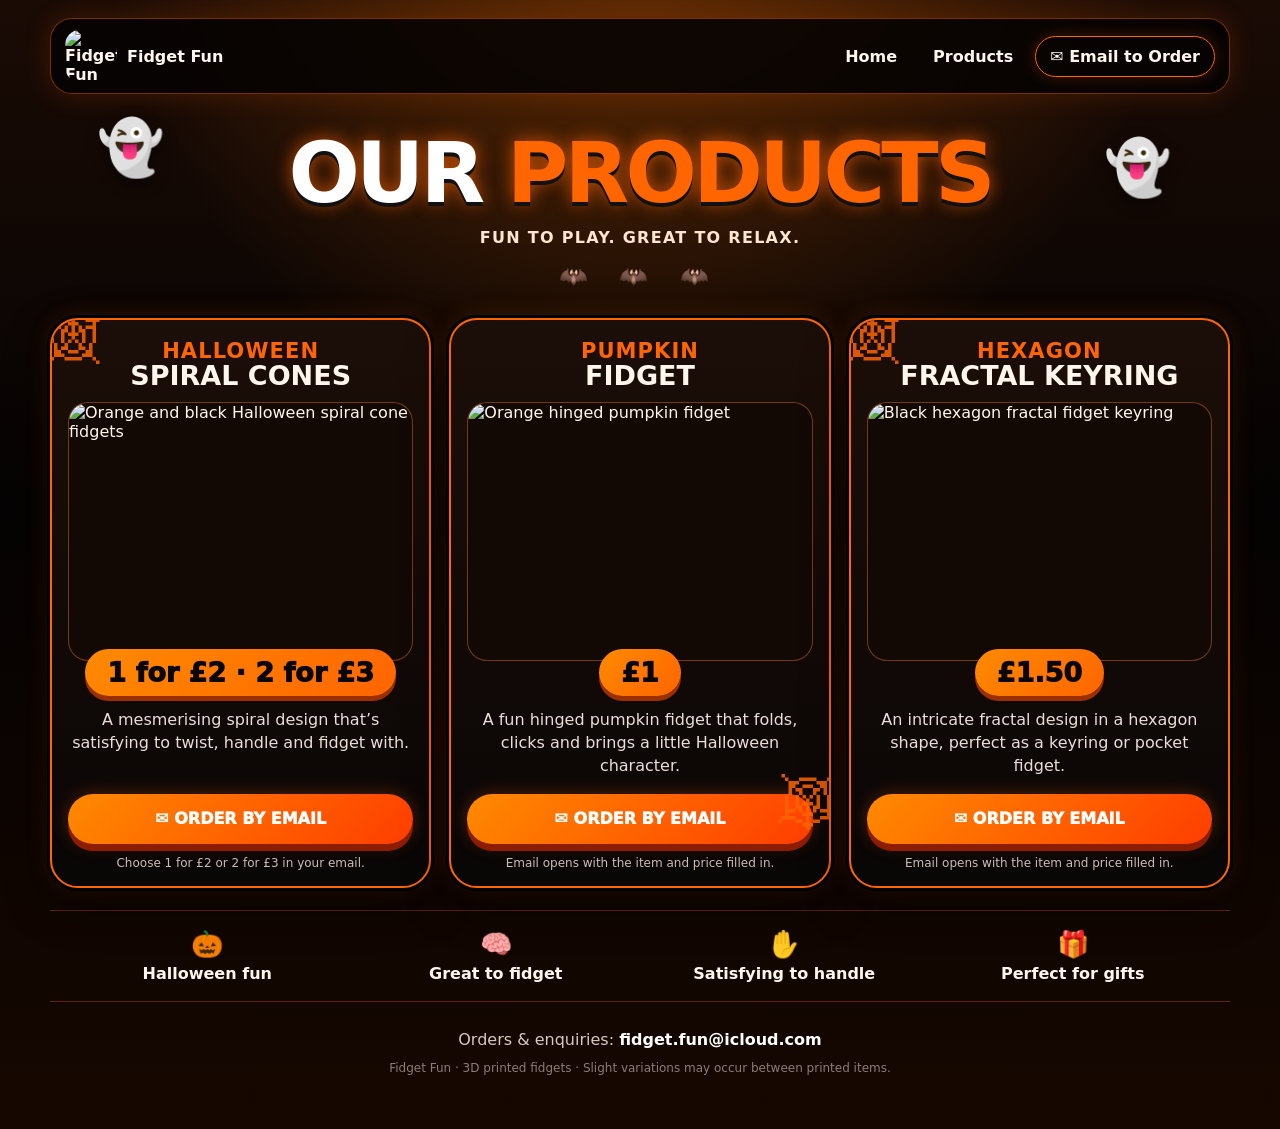
==== products.html @ dae7a83e "Add files via upload" ====
<!doctype html>
<html lang="en">
<head>
<meta charset="utf-8">
<meta name="viewport" content="width=device-width,initial-scale=1">
<meta name="theme-color" content="#ff6500">
<meta name="description" content="Fidget Fun Halloween 3D printed fidgets. Order spiral cones, pumpkin fidgets and hexagon fractal keyrings by email.">
<title>Fidget Fun | Halloween Products</title>
<style>
:root{
  --orange:#ff6500;--orange2:#ff8a00;--black:#0b0808;--panel:#160c08;
  --cream:#fff7ed;--purple:#7b55c7;--muted:#d7c9bf;
}
*{box-sizing:border-box}
html{scroll-behavior:smooth}
body{
  margin:0;color:var(--cream);
  font-family:ui-rounded,"SF Pro Rounded","Segoe UI",system-ui,-apple-system,sans-serif;
  background:
    radial-gradient(circle at 50% -10%,rgba(255,116,0,.35),transparent 34rem),
    linear-gradient(#1a0b05,#050303 45%,#160700);
  min-height:100vh;
}
a{color:inherit}
.shell{width:min(1180px,calc(100% - 24px));margin:auto;padding:18px 0 42px}
.topbar{
  display:flex;align-items:center;justify-content:space-between;gap:16px;
  padding:11px 14px;border:1px solid rgba(255,101,0,.45);border-radius:22px;
  background:rgba(5,3,3,.88);box-shadow:0 0 28px rgba(255,101,0,.18);
}
.brand{display:flex;align-items:center;gap:10px;text-decoration:none;font-weight:900}
.brand img{width:52px;height:52px;object-fit:cover;border-radius:15px}
.nav{display:flex;gap:8px;align-items:center}
.nav a{padding:10px 14px;text-decoration:none;border-radius:999px;font-weight:850}
.nav a:hover,.nav a:focus-visible{background:var(--orange);color:#120700}
.order-top{border:1px solid var(--orange);box-shadow:0 0 16px rgba(255,101,0,.22)}

.hero{
  position:relative;text-align:center;padding:42px 12px 28px;overflow:hidden
}
.hero h1{
  margin:0;font-size:clamp(44px,8vw,84px);line-height:.9;letter-spacing:-.045em;
  color:#fff;text-shadow:0 4px 0 #111,0 0 18px rgba(255,101,0,.75)
}
.hero h1 span{color:var(--orange)}
.hero p{margin:16px auto 0;max-width:650px;font-weight:800;letter-spacing:.08em;color:#ffe6d1}
.ghost{position:absolute;font-size:54px;filter:drop-shadow(0 5px 8px #0007);animation:float 4s ease-in-out infinite}
.g1{left:4%;top:22px}.g2{right:5%;top:42px;animation-delay:-1.4s}
@keyframes float{50%{transform:translateY(-10px) rotate(3deg)}}
.bats{color:var(--orange);letter-spacing:12px;font-size:23px;margin-top:16px}

.products{
  display:grid;grid-template-columns:repeat(3,minmax(0,1fr));gap:18px
}
.card{
  position:relative;overflow:hidden;border:2px solid var(--orange);border-radius:28px;
  background:linear-gradient(180deg,#1c0e08,#090606);
  box-shadow:0 0 0 3px #000,0 16px 42px #0008,0 0 24px rgba(255,101,0,.18);
  padding:16px;display:flex;flex-direction:column;
}
.web{position:absolute;color:var(--orange);font-size:56px;opacity:.85;line-height:1}
.web.tl{left:-5px;top:-10px}.web.br{right:-5px;bottom:58px;transform:rotate(180deg)}
.card h2{text-align:center;margin:4px 0 12px;font-size:27px;line-height:1.05}
.card h2 .orange{display:block;color:var(--orange);font-size:.78em;letter-spacing:.05em}
.photo{
  width:100%;aspect-ratio:4/3;object-fit:cover;display:block;border-radius:20px;
  border:1px solid rgba(255,126,26,.42);background:#120905;
}
.price{
  align-self:center;margin:-12px 0 8px;position:relative;z-index:2;
  background:linear-gradient(135deg,var(--orange2),var(--orange));color:#090606;
  font-size:27px;font-weight:1000;padding:8px 22px;border-radius:999px;
  box-shadow:0 5px 0 #9b2f00;
}
.desc{margin:4px 4px 16px;text-align:center;color:#eadfd8;line-height:1.45;flex:1}
.order{
  display:flex;align-items:center;justify-content:center;gap:9px;min-height:50px;
  padding:0 16px;border-radius:999px;text-decoration:none;font-weight:950;
  background:linear-gradient(135deg,#ff8a00,#ff3d00);color:#fff;
  box-shadow:0 7px 0 #8c1d00,0 0 18px rgba(255,101,0,.28);
  transition:.18s ease;
}
.order:hover,.order:focus-visible{transform:translateY(-2px);filter:brightness(1.08)}
.order:focus-visible,.nav a:focus-visible{outline:3px solid #fff;outline-offset:3px}
.small{text-align:center;color:#cdbeb4;font-size:12px;margin:12px 0 0}

.perks{
  margin-top:22px;display:grid;grid-template-columns:repeat(4,1fr);gap:10px;
  padding:18px;border-top:1px solid #ff650055;border-bottom:1px solid #ff650055;
}
.perk{text-align:center;font-weight:850}.perk b{display:block;color:var(--orange);font-size:26px;margin-bottom:5px}
.contact{text-align:center;padding:28px 10px 0;color:#d7c9bf}
.contact a{color:#fff;font-weight:900;text-decoration:none}
footer{text-align:center;padding:12px 0;color:#8e7c70;font-size:12px}

@media(max-width:850px){
  .products{grid-template-columns:1fr}.card{max-width:620px;margin:auto;width:100%}
  .perks{grid-template-columns:1fr 1fr}
}
@media(max-width:600px){
  .brand span{display:none}.nav a:not(.order-top){display:none}
  .hero{padding-top:30px}.ghost{font-size:38px}.products{gap:16px}
}
</style>
</head>
<body>
<div class="shell">
<header class="topbar">
  <a class="brand" href="index.html"><img src="assets/fidget-fun-logo.png" alt="Fidget Fun logo"><span>Fidget Fun</span></a>
  <nav class="nav" aria-label="Main navigation">
    <a href="index.html">Home</a>
    <a href="products.html">Products</a>
    <a class="order-top" href="mailto:fidget.fun@icloud.com?subject=Fidget%20Fun%20order">✉ Email to Order</a>
  </nav>
</header>

<section class="hero">
  <span class="ghost g1" aria-hidden="true">👻</span>
  <span class="ghost g2" aria-hidden="true">👻</span>
  <h1>OUR <span>PRODUCTS</span></h1>
  <p>FUN TO PLAY. GREAT TO RELAX.</p>
  <div class="bats" aria-hidden="true">🦇 🦇 🦇</div>
</section>

<main class="products">
  <article class="card">
    <span class="web tl" aria-hidden="true">🕸</span>
    <h2><span class="orange">HALLOWEEN</span>SPIRAL CONES</h2>
    <img class="photo" src="assets/halloween-spiral-cones.jpg" alt="Orange and black Halloween spiral cone fidgets">
    <div class="price">1 for £2 · 2 for £3</div>
    <p class="desc">A mesmerising spiral design that’s satisfying to twist, handle and fidget with.</p>
    <a class="order" href="mailto:fidget.fun@icloud.com?subject=Order%20-%20Halloween%20Spiral%20Cones&body=Hi%20Fidget%20Fun%2C%0A%0AI%27d%20like%20to%20order%20Halloween%20Spiral%20Cones.%0A%0AOption%3A%201%20for%20%C2%A32%20%2F%202%20for%20%C2%A33%0AQuantity%3A%20%0A%0AThanks!">✉ ORDER BY EMAIL</a>
    <p class="small">Choose 1 for £2 or 2 for £3 in your email.</p>
  </article>

  <article class="card">
    <span class="web br" aria-hidden="true">🕸</span>
    <h2><span class="orange">PUMPKIN</span>FIDGET</h2>
    <img class="photo" src="assets/pumpkin-fidget-pro.jpg" alt="Orange hinged pumpkin fidget">
    <div class="price">£1</div>
    <p class="desc">A fun hinged pumpkin fidget that folds, clicks and brings a little Halloween character.</p>
    <a class="order" href="mailto:fidget.fun@icloud.com?subject=Order%20-%20Pumpkin%20Fidget%20%C2%A31&body=Hi%20Fidget%20Fun%2C%0A%0AI%27d%20like%20to%20order%20a%20Pumpkin%20Fidget%20at%20%C2%A31.%0A%0AQuantity%3A%20%0A%0AThanks!">✉ ORDER BY EMAIL</a>
    <p class="small">Email opens with the item and price filled in.</p>
  </article>

  <article class="card">
    <span class="web tl" aria-hidden="true">🕸</span>
    <h2><span class="orange">HEXAGON</span>FRACTAL KEYRING</h2>
    <img class="photo" src="assets/hexagon-keyring-pro.jpg" alt="Black hexagon fractal fidget keyring">
    <div class="price">£1.50</div>
    <p class="desc">An intricate fractal design in a hexagon shape, perfect as a keyring or pocket fidget.</p>
    <a class="order" href="mailto:fidget.fun@icloud.com?subject=Order%20-%20Hexagon%20Fractal%20Keyring%20%C2%A31.50&body=Hi%20Fidget%20Fun%2C%0A%0AI%27d%20like%20to%20order%20a%20Hexagon%20Fractal%20Keyring%20at%20%C2%A31.50.%0A%0AQuantity%3A%20%0A%0AThanks!">✉ ORDER BY EMAIL</a>
    <p class="small">Email opens with the item and price filled in.</p>
  </article>
</main>

<section class="perks" aria-label="Product benefits">
  <div class="perk"><b>🎃</b>Halloween fun</div>
  <div class="perk"><b>🧠</b>Great to fidget</div>
  <div class="perk"><b>✋</b>Satisfying to handle</div>
  <div class="perk"><b>🎁</b>Perfect for gifts</div>
</section>

<div class="contact">
  Orders &amp; enquiries: <a href="mailto:fidget.fun@icloud.com">fidget.fun@icloud.com</a>
</div>
<footer>Fidget Fun · 3D printed fidgets · Slight variations may occur between printed items.</footer>
</div>
</body>
</html>
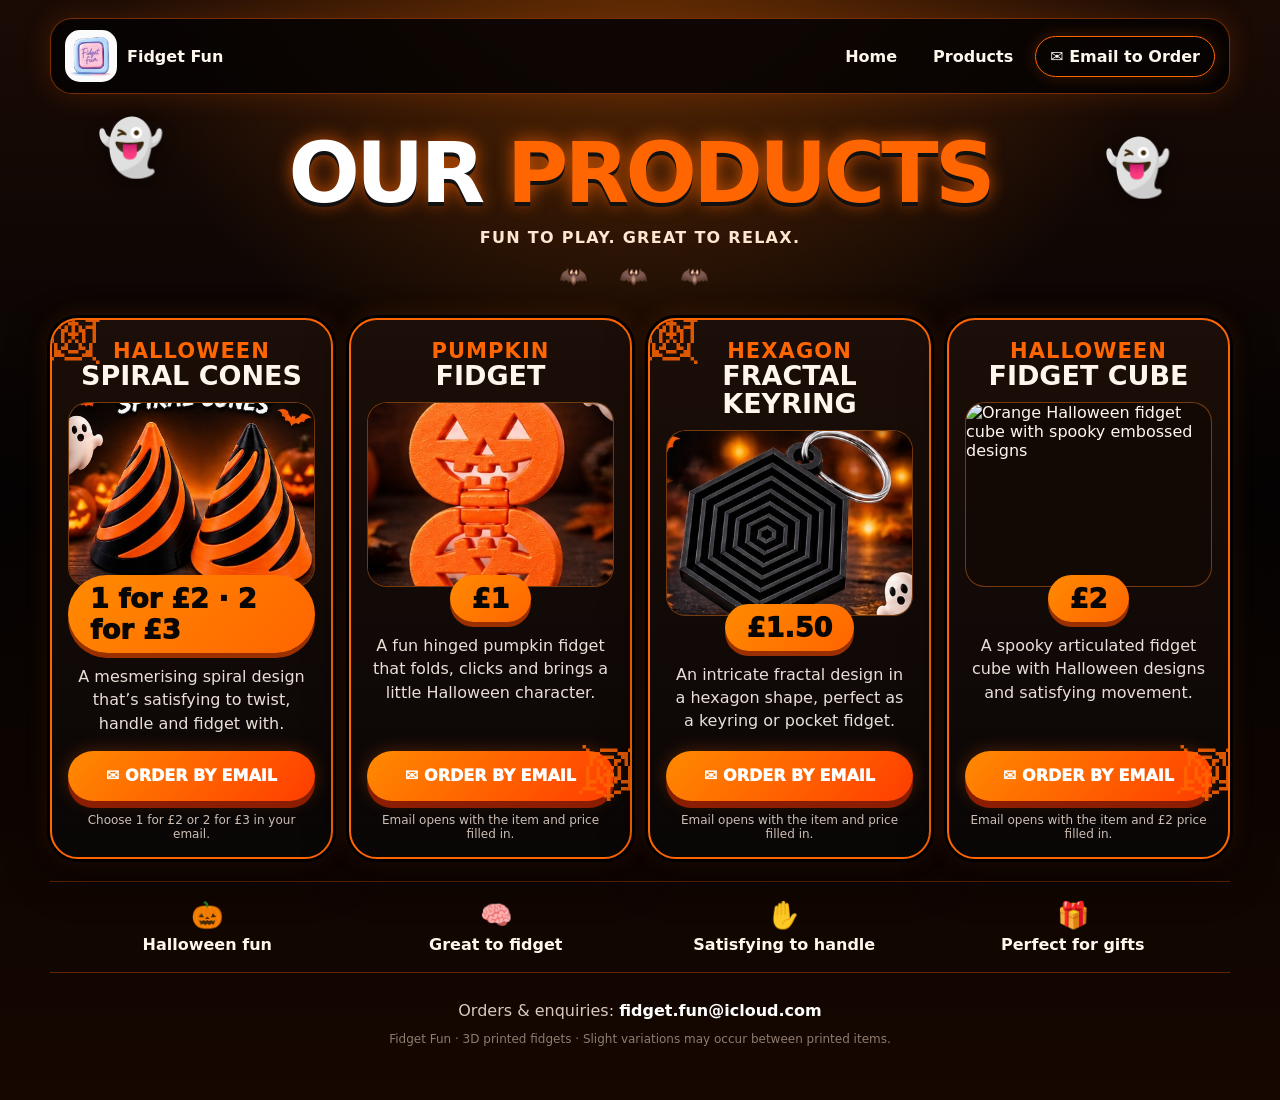
==== commit 43e20f19: "Add files via upload" ====
--- a/products.html
+++ b/products.html
@@ -50,7 +50,7 @@
 .bats{color:var(--orange);letter-spacing:12px;font-size:23px;margin-top:16px}
 
 .products{
-  display:grid;grid-template-columns:repeat(3,minmax(0,1fr));gap:18px
+  display:grid;grid-template-columns:repeat(4,minmax(0,1fr));gap:16px
 }
 .card{
   position:relative;overflow:hidden;border:2px solid var(--orange);border-radius:28px;
@@ -93,7 +93,8 @@
 .contact a{color:#fff;font-weight:900;text-decoration:none}
 footer{text-align:center;padding:12px 0;color:#8e7c70;font-size:12px}
 
-@media(max-width:850px){
+@media(max-width:1050px){.products{grid-template-columns:1fr 1fr}}
+@media(max-width:700px){
   .products{grid-template-columns:1fr}.card{max-width:620px;margin:auto;width:100%}
   .perks{grid-template-columns:1fr 1fr}
 }
@@ -152,6 +153,17 @@
     <a class="order" href="mailto:fidget.fun@icloud.com?subject=Order%20-%20Hexagon%20Fractal%20Keyring%20%C2%A31.50&body=Hi%20Fidget%20Fun%2C%0A%0AI%27d%20like%20to%20order%20a%20Hexagon%20Fractal%20Keyring%20at%20%C2%A31.50.%0A%0AQuantity%3A%20%0A%0AThanks!">✉ ORDER BY EMAIL</a>
     <p class="small">Email opens with the item and price filled in.</p>
   </article>
+
+  <article class="card">
+    <span class="web br" aria-hidden="true">🕸</span>
+    <h2><span class="orange">HALLOWEEN</span>FIDGET CUBE</h2>
+    <img class="photo" src="assets/halloween-fidget-cube.jpg" alt="Orange Halloween fidget cube with spooky embossed designs">
+    <div class="price">£2</div>
+    <p class="desc">A spooky articulated fidget cube with Halloween designs and satisfying movement.</p>
+    <a class="order" href="mailto:fidget.fun@icloud.com?subject=Order%20-%20Halloween%20Fidget%20Cube%20%C2%A32&body=Hi%20Fidget%20Fun%2C%0A%0AI%27d%20like%20to%20order%20a%20Halloween%20Fidget%20Cube%20at%20%C2%A32.%0A%0AQuantity%3A%20%0A%0AThanks!">✉ ORDER BY EMAIL</a>
+    <p class="small">Email opens with the item and £2 price filled in.</p>
+  </article>
+
 </main>
 
 <section class="perks" aria-label="Product benefits">
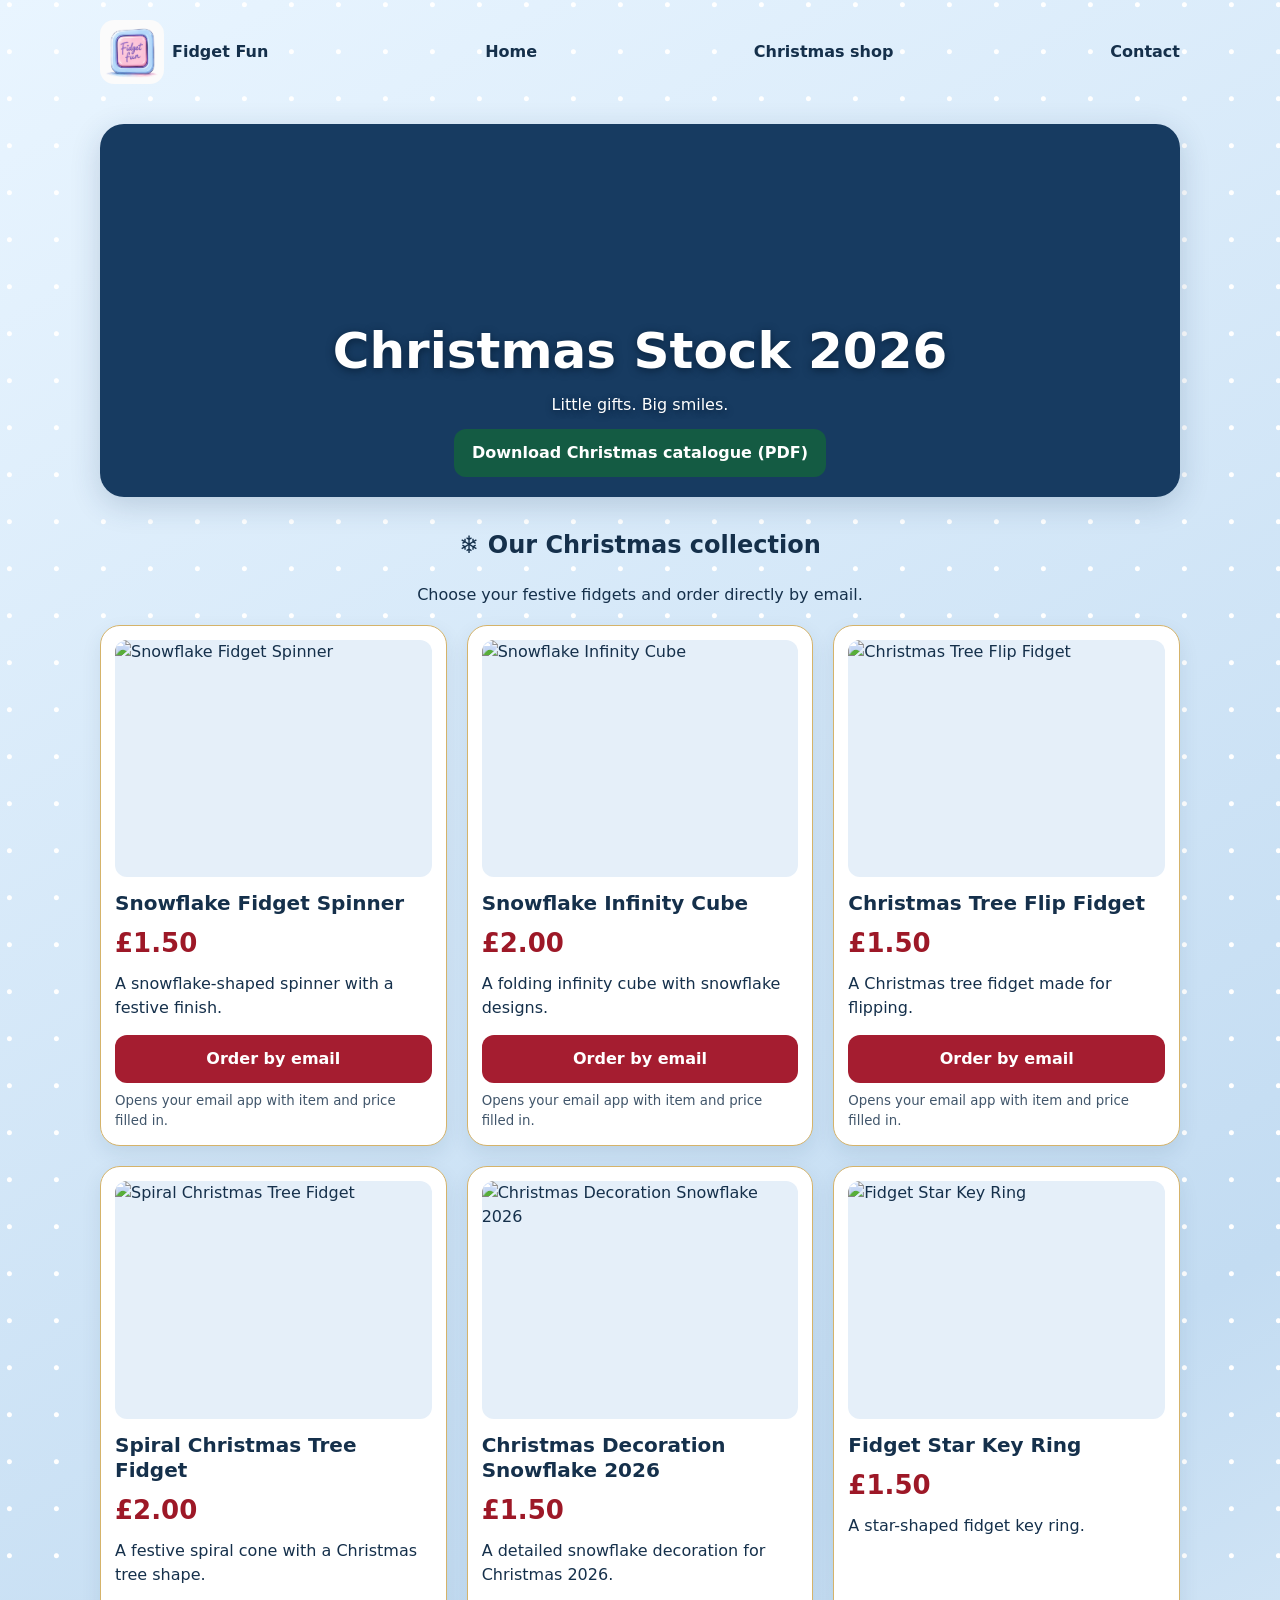
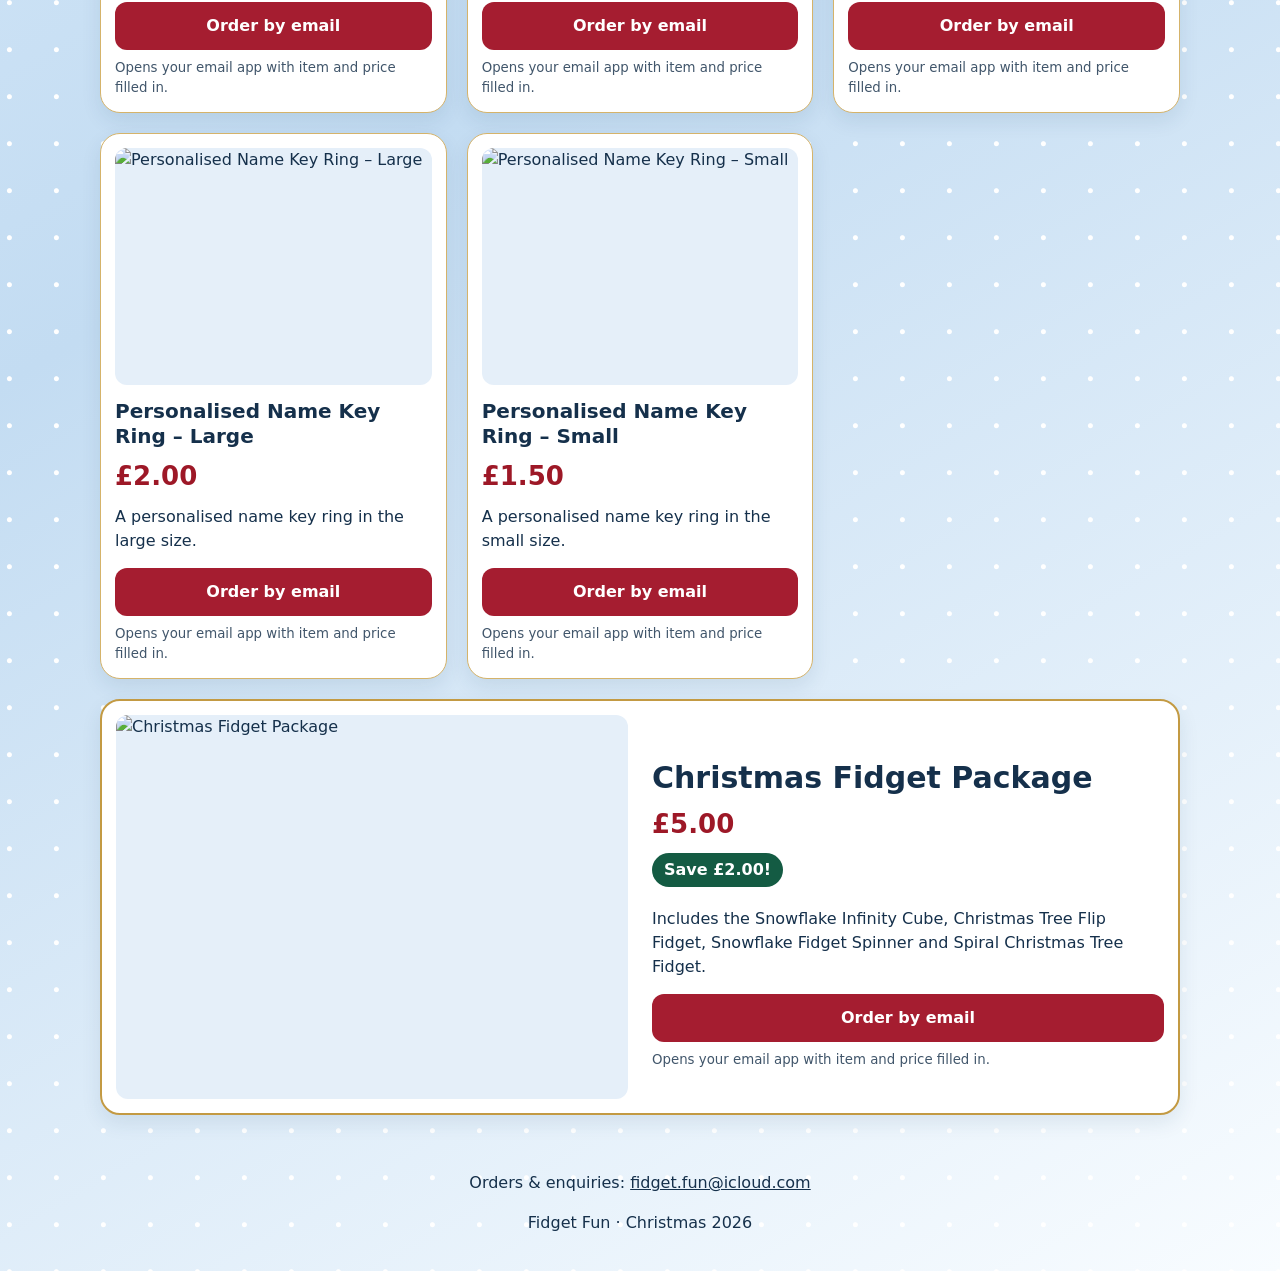
==== commit d89b3c62: "Add files via upload" ====
--- a/products.html
+++ b/products.html
@@ -1,182 +1 @@
-<!doctype html>
-<html lang="en">
-<head>
-<meta charset="utf-8">
-<meta name="viewport" content="width=device-width,initial-scale=1">
-<meta name="theme-color" content="#ff6500">
-<meta name="description" content="Fidget Fun Halloween 3D printed fidgets. Order spiral cones, pumpkin fidgets and hexagon fractal keyrings by email.">
-<title>Fidget Fun | Halloween Products</title>
-<style>
-:root{
-  --orange:#ff6500;--orange2:#ff8a00;--black:#0b0808;--panel:#160c08;
-  --cream:#fff7ed;--purple:#7b55c7;--muted:#d7c9bf;
-}
-*{box-sizing:border-box}
-html{scroll-behavior:smooth}
-body{
-  margin:0;color:var(--cream);
-  font-family:ui-rounded,"SF Pro Rounded","Segoe UI",system-ui,-apple-system,sans-serif;
-  background:
-    radial-gradient(circle at 50% -10%,rgba(255,116,0,.35),transparent 34rem),
-    linear-gradient(#1a0b05,#050303 45%,#160700);
-  min-height:100vh;
-}
-a{color:inherit}
-.shell{width:min(1180px,calc(100% - 24px));margin:auto;padding:18px 0 42px}
-.topbar{
-  display:flex;align-items:center;justify-content:space-between;gap:16px;
-  padding:11px 14px;border:1px solid rgba(255,101,0,.45);border-radius:22px;
-  background:rgba(5,3,3,.88);box-shadow:0 0 28px rgba(255,101,0,.18);
-}
-.brand{display:flex;align-items:center;gap:10px;text-decoration:none;font-weight:900}
-.brand img{width:52px;height:52px;object-fit:cover;border-radius:15px}
-.nav{display:flex;gap:8px;align-items:center}
-.nav a{padding:10px 14px;text-decoration:none;border-radius:999px;font-weight:850}
-.nav a:hover,.nav a:focus-visible{background:var(--orange);color:#120700}
-.order-top{border:1px solid var(--orange);box-shadow:0 0 16px rgba(255,101,0,.22)}
-
-.hero{
-  position:relative;text-align:center;padding:42px 12px 28px;overflow:hidden
-}
-.hero h1{
-  margin:0;font-size:clamp(44px,8vw,84px);line-height:.9;letter-spacing:-.045em;
-  color:#fff;text-shadow:0 4px 0 #111,0 0 18px rgba(255,101,0,.75)
-}
-.hero h1 span{color:var(--orange)}
-.hero p{margin:16px auto 0;max-width:650px;font-weight:800;letter-spacing:.08em;color:#ffe6d1}
-.ghost{position:absolute;font-size:54px;filter:drop-shadow(0 5px 8px #0007);animation:float 4s ease-in-out infinite}
-.g1{left:4%;top:22px}.g2{right:5%;top:42px;animation-delay:-1.4s}
-@keyframes float{50%{transform:translateY(-10px) rotate(3deg)}}
-.bats{color:var(--orange);letter-spacing:12px;font-size:23px;margin-top:16px}
-
-.products{
-  display:grid;grid-template-columns:repeat(4,minmax(0,1fr));gap:16px
-}
-.card{
-  position:relative;overflow:hidden;border:2px solid var(--orange);border-radius:28px;
-  background:linear-gradient(180deg,#1c0e08,#090606);
-  box-shadow:0 0 0 3px #000,0 16px 42px #0008,0 0 24px rgba(255,101,0,.18);
-  padding:16px;display:flex;flex-direction:column;
-}
-.web{position:absolute;color:var(--orange);font-size:56px;opacity:.85;line-height:1}
-.web.tl{left:-5px;top:-10px}.web.br{right:-5px;bottom:58px;transform:rotate(180deg)}
-.card h2{text-align:center;margin:4px 0 12px;font-size:27px;line-height:1.05}
-.card h2 .orange{display:block;color:var(--orange);font-size:.78em;letter-spacing:.05em}
-.photo{
-  width:100%;aspect-ratio:4/3;object-fit:cover;display:block;border-radius:20px;
-  border:1px solid rgba(255,126,26,.42);background:#120905;
-}
-.price{
-  align-self:center;margin:-12px 0 8px;position:relative;z-index:2;
-  background:linear-gradient(135deg,var(--orange2),var(--orange));color:#090606;
-  font-size:27px;font-weight:1000;padding:8px 22px;border-radius:999px;
-  box-shadow:0 5px 0 #9b2f00;
-}
-.desc{margin:4px 4px 16px;text-align:center;color:#eadfd8;line-height:1.45;flex:1}
-.order{
-  display:flex;align-items:center;justify-content:center;gap:9px;min-height:50px;
-  padding:0 16px;border-radius:999px;text-decoration:none;font-weight:950;
-  background:linear-gradient(135deg,#ff8a00,#ff3d00);color:#fff;
-  box-shadow:0 7px 0 #8c1d00,0 0 18px rgba(255,101,0,.28);
-  transition:.18s ease;
-}
-.order:hover,.order:focus-visible{transform:translateY(-2px);filter:brightness(1.08)}
-.order:focus-visible,.nav a:focus-visible{outline:3px solid #fff;outline-offset:3px}
-.small{text-align:center;color:#cdbeb4;font-size:12px;margin:12px 0 0}
-
-.perks{
-  margin-top:22px;display:grid;grid-template-columns:repeat(4,1fr);gap:10px;
-  padding:18px;border-top:1px solid #ff650055;border-bottom:1px solid #ff650055;
-}
-.perk{text-align:center;font-weight:850}.perk b{display:block;color:var(--orange);font-size:26px;margin-bottom:5px}
-.contact{text-align:center;padding:28px 10px 0;color:#d7c9bf}
-.contact a{color:#fff;font-weight:900;text-decoration:none}
-footer{text-align:center;padding:12px 0;color:#8e7c70;font-size:12px}
-
-@media(max-width:1050px){.products{grid-template-columns:1fr 1fr}}
-@media(max-width:700px){
-  .products{grid-template-columns:1fr}.card{max-width:620px;margin:auto;width:100%}
-  .perks{grid-template-columns:1fr 1fr}
-}
-@media(max-width:600px){
-  .brand span{display:none}.nav a:not(.order-top){display:none}
-  .hero{padding-top:30px}.ghost{font-size:38px}.products{gap:16px}
-}
-</style>
-</head>
-<body>
-<div class="shell">
-<header class="topbar">
-  <a class="brand" href="index.html"><img src="assets/fidget-fun-logo.png" alt="Fidget Fun logo"><span>Fidget Fun</span></a>
-  <nav class="nav" aria-label="Main navigation">
-    <a href="index.html">Home</a>
-    <a href="products.html">Products</a>
-    <a class="order-top" href="mailto:fidget.fun@icloud.com?subject=Fidget%20Fun%20order">✉ Email to Order</a>
-  </nav>
-</header>
-
-<section class="hero">
-  <span class="ghost g1" aria-hidden="true">👻</span>
-  <span class="ghost g2" aria-hidden="true">👻</span>
-  <h1>OUR <span>PRODUCTS</span></h1>
-  <p>FUN TO PLAY. GREAT TO RELAX.</p>
-  <div class="bats" aria-hidden="true">🦇 🦇 🦇</div>
-</section>
-
-<main class="products">
-  <article class="card">
-    <span class="web tl" aria-hidden="true">🕸</span>
-    <h2><span class="orange">HALLOWEEN</span>SPIRAL CONES</h2>
-    <img class="photo" src="assets/halloween-spiral-cones.jpg" alt="Orange and black Halloween spiral cone fidgets">
-    <div class="price">1 for £2 · 2 for £3</div>
-    <p class="desc">A mesmerising spiral design that’s satisfying to twist, handle and fidget with.</p>
-    <a class="order" href="mailto:fidget.fun@icloud.com?subject=Order%20-%20Halloween%20Spiral%20Cones&body=Hi%20Fidget%20Fun%2C%0A%0AI%27d%20like%20to%20order%20Halloween%20Spiral%20Cones.%0A%0AOption%3A%201%20for%20%C2%A32%20%2F%202%20for%20%C2%A33%0AQuantity%3A%20%0A%0AThanks!">✉ ORDER BY EMAIL</a>
-    <p class="small">Choose 1 for £2 or 2 for £3 in your email.</p>
-  </article>
-
-  <article class="card">
-    <span class="web br" aria-hidden="true">🕸</span>
-    <h2><span class="orange">PUMPKIN</span>FIDGET</h2>
-    <img class="photo" src="assets/pumpkin-fidget-pro.jpg" alt="Orange hinged pumpkin fidget">
-    <div class="price">£1</div>
-    <p class="desc">A fun hinged pumpkin fidget that folds, clicks and brings a little Halloween character.</p>
-    <a class="order" href="mailto:fidget.fun@icloud.com?subject=Order%20-%20Pumpkin%20Fidget%20%C2%A31&body=Hi%20Fidget%20Fun%2C%0A%0AI%27d%20like%20to%20order%20a%20Pumpkin%20Fidget%20at%20%C2%A31.%0A%0AQuantity%3A%20%0A%0AThanks!">✉ ORDER BY EMAIL</a>
-    <p class="small">Email opens with the item and price filled in.</p>
-  </article>
-
-  <article class="card">
-    <span class="web tl" aria-hidden="true">🕸</span>
-    <h2><span class="orange">HEXAGON</span>FRACTAL KEYRING</h2>
-    <img class="photo" src="assets/hexagon-keyring-pro.jpg" alt="Black hexagon fractal fidget keyring">
-    <div class="price">£1.50</div>
-    <p class="desc">An intricate fractal design in a hexagon shape, perfect as a keyring or pocket fidget.</p>
-    <a class="order" href="mailto:fidget.fun@icloud.com?subject=Order%20-%20Hexagon%20Fractal%20Keyring%20%C2%A31.50&body=Hi%20Fidget%20Fun%2C%0A%0AI%27d%20like%20to%20order%20a%20Hexagon%20Fractal%20Keyring%20at%20%C2%A31.50.%0A%0AQuantity%3A%20%0A%0AThanks!">✉ ORDER BY EMAIL</a>
-    <p class="small">Email opens with the item and price filled in.</p>
-  </article>
-
-  <article class="card">
-    <span class="web br" aria-hidden="true">🕸</span>
-    <h2><span class="orange">HALLOWEEN</span>FIDGET CUBE</h2>
-    <img class="photo" src="assets/halloween-fidget-cube.jpg" alt="Orange Halloween fidget cube with spooky embossed designs">
-    <div class="price">£2</div>
-    <p class="desc">A spooky articulated fidget cube with Halloween designs and satisfying movement.</p>
-    <a class="order" href="mailto:fidget.fun@icloud.com?subject=Order%20-%20Halloween%20Fidget%20Cube%20%C2%A32&body=Hi%20Fidget%20Fun%2C%0A%0AI%27d%20like%20to%20order%20a%20Halloween%20Fidget%20Cube%20at%20%C2%A32.%0A%0AQuantity%3A%20%0A%0AThanks!">✉ ORDER BY EMAIL</a>
-    <p class="small">Email opens with the item and £2 price filled in.</p>
-  </article>
-
-</main>
-
-<section class="perks" aria-label="Product benefits">
-  <div class="perk"><b>🎃</b>Halloween fun</div>
-  <div class="perk"><b>🧠</b>Great to fidget</div>
-  <div class="perk"><b>✋</b>Satisfying to handle</div>
-  <div class="perk"><b>🎁</b>Perfect for gifts</div>
-</section>
-
-<div class="contact">
-  Orders &amp; enquiries: <a href="mailto:fidget.fun@icloud.com">fidget.fun@icloud.com</a>
-</div>
-<footer>Fidget Fun · 3D printed fidgets · Slight variations may occur between printed items.</footer>
-</div>
-</body>
-</html>
+<!doctype html><html lang="en-GB"><head><meta charset="utf-8"><meta name="viewport" content="width=device-width,initial-scale=1"><meta name="description" content="Fidget Fun Christmas Stock 2026"><title>Christmas Stock 2026 | Fidget Fun</title><link rel="stylesheet" href="christmas.css"></head><body><header><nav aria-label="Main navigation"><a href="index.html"><img src="assets/fidget-fun-logo.png" alt="">Fidget Fun</a><a href="index.html">Home</a><a href="products.html" aria-current="page">Christmas shop</a><a href="mailto:fidget.fun@icloud.com">Contact</a></nav></header><main><section class="hero"><h1>Christmas Stock 2026</h1><p>Little gifts. Big smiles.</p><a class="button secondary" href="assets/christmas-catalogue.pdf" download>Download Christmas catalogue (PDF)</a></section><section class="intro"><h2>❄️ Our Christmas collection</h2><p>Choose your festive fidgets and order directly by email.</p></section><section class="grid" aria-label="Christmas products"><article class="card"><img src="assets/snowflake-spinner.jpg" alt="Snowflake Fidget Spinner" loading="lazy"><div style="display:flex;flex-direction:column;flex:1"><h2>Snowflake Fidget Spinner</h2><div class="price">£1.50</div><p class="desc">A snowflake-shaped spinner with a festive finish.</p><a class="button" href="mailto:fidget.fun@icloud.com?subject=Order%20%E2%80%93%20Snowflake%20Fidget%20Spinner%20%E2%80%93%20%C2%A31.50&amp;body=Hi%20Fidget%20Fun%2C%0A%0AI%20would%20like%20to%20order%20Snowflake%20Fidget%20Spinner%20at%20%C2%A31.50%20each.%0AQuantity%3A%20%0AColour%20preference%20%28if%20available%29%3A%20%0A%0AThank%20you%21">Order by email</a><small>Opens your email app with item and price filled in.</small></div></article><article class="card"><img src="assets/snowflake-cube.jpg" alt="Snowflake Infinity Cube" loading="lazy"><div style="display:flex;flex-direction:column;flex:1"><h2>Snowflake Infinity Cube</h2><div class="price">£2.00</div><p class="desc">A folding infinity cube with snowflake designs.</p><a class="button" href="mailto:fidget.fun@icloud.com?subject=Order%20%E2%80%93%20Snowflake%20Infinity%20Cube%20%E2%80%93%20%C2%A32.00&amp;body=Hi%20Fidget%20Fun%2C%0A%0AI%20would%20like%20to%20order%20Snowflake%20Infinity%20Cube%20at%20%C2%A32.00%20each.%0AQuantity%3A%20%0AColour%20preference%20%28if%20available%29%3A%20%0A%0AThank%20you%21">Order by email</a><small>Opens your email app with item and price filled in.</small></div></article><article class="card"><img src="assets/tree-flip.jpg" alt="Christmas Tree Flip Fidget" loading="lazy"><div style="display:flex;flex-direction:column;flex:1"><h2>Christmas Tree Flip Fidget</h2><div class="price">£1.50</div><p class="desc">A Christmas tree fidget made for flipping.</p><a class="button" href="mailto:fidget.fun@icloud.com?subject=Order%20%E2%80%93%20Christmas%20Tree%20Flip%20Fidget%20%E2%80%93%20%C2%A31.50&amp;body=Hi%20Fidget%20Fun%2C%0A%0AI%20would%20like%20to%20order%20Christmas%20Tree%20Flip%20Fidget%20at%20%C2%A31.50%20each.%0AQuantity%3A%20%0AColour%20preference%20%28if%20available%29%3A%20%0A%0AThank%20you%21">Order by email</a><small>Opens your email app with item and price filled in.</small></div></article><article class="card"><img src="assets/spiral-tree.jpg" alt="Spiral Christmas Tree Fidget" loading="lazy"><div style="display:flex;flex-direction:column;flex:1"><h2>Spiral Christmas Tree Fidget</h2><div class="price">£2.00</div><p class="desc">A festive spiral cone with a Christmas tree shape.</p><a class="button" href="mailto:fidget.fun@icloud.com?subject=Order%20%E2%80%93%20Spiral%20Christmas%20Tree%20Fidget%20%E2%80%93%20%C2%A32.00&amp;body=Hi%20Fidget%20Fun%2C%0A%0AI%20would%20like%20to%20order%20Spiral%20Christmas%20Tree%20Fidget%20at%20%C2%A32.00%20each.%0AQuantity%3A%20%0AColour%20preference%20%28if%20available%29%3A%20%0A%0AThank%20you%21">Order by email</a><small>Opens your email app with item and price filled in.</small></div></article><article class="card"><img src="assets/snowflake-decoration.jpg" alt="Christmas Decoration Snowflake 2026" loading="lazy"><div style="display:flex;flex-direction:column;flex:1"><h2>Christmas Decoration Snowflake 2026</h2><div class="price">£1.50</div><p class="desc">A detailed snowflake decoration for Christmas 2026.</p><a class="button" href="mailto:fidget.fun@icloud.com?subject=Order%20%E2%80%93%20Christmas%20Decoration%20Snowflake%202026%20%E2%80%93%20%C2%A31.50&amp;body=Hi%20Fidget%20Fun%2C%0A%0AI%20would%20like%20to%20order%20Christmas%20Decoration%20Snowflake%202026%20at%20%C2%A31.50%20each.%0AQuantity%3A%20%0AColour%20preference%20%28if%20available%29%3A%20%0A%0AThank%20you%21">Order by email</a><small>Opens your email app with item and price filled in.</small></div></article><article class="card"><img src="assets/star-keyring.jpg" alt="Fidget Star Key Ring" loading="lazy"><div style="display:flex;flex-direction:column;flex:1"><h2>Fidget Star Key Ring</h2><div class="price">£1.50</div><p class="desc">A star-shaped fidget key ring.</p><a class="button" href="mailto:fidget.fun@icloud.com?subject=Order%20%E2%80%93%20Fidget%20Star%20Key%20Ring%20%E2%80%93%20%C2%A31.50&amp;body=Hi%20Fidget%20Fun%2C%0A%0AI%20would%20like%20to%20order%20Fidget%20Star%20Key%20Ring%20at%20%C2%A31.50%20each.%0AQuantity%3A%20%0AColour%20preference%20%28if%20available%29%3A%20%0A%0AThank%20you%21">Order by email</a><small>Opens your email app with item and price filled in.</small></div></article><article class="card"><img src="assets/name-large.jpg" alt="Personalised Name Key Ring – Large" loading="lazy"><div style="display:flex;flex-direction:column;flex:1"><h2>Personalised Name Key Ring – Large</h2><div class="price">£2.00</div><p class="desc">A personalised name key ring in the large size.</p><a class="button" href="mailto:fidget.fun@icloud.com?subject=Order%20%E2%80%93%20Personalised%20Name%20Key%20Ring%20%E2%80%93%20Large%20%E2%80%93%20%C2%A32.00&amp;body=Hi%20Fidget%20Fun%2C%0A%0AI%20would%20like%20to%20order%20Personalised%20Name%20Key%20Ring%20%E2%80%93%20Large%20at%20%C2%A32.00%20each.%0AQuantity%3A%20%0AName%20to%20personalise%3A%20%0AColour%20preference%20%28if%20available%29%3A%20%0A%0AThank%20you%21">Order by email</a><small>Opens your email app with item and price filled in.</small></div></article><article class="card"><img src="assets/name-small.jpg" alt="Personalised Name Key Ring – Small" loading="lazy"><div style="display:flex;flex-direction:column;flex:1"><h2>Personalised Name Key Ring – Small</h2><div class="price">£1.50</div><p class="desc">A personalised name key ring in the small size.</p><a class="button" href="mailto:fidget.fun@icloud.com?subject=Order%20%E2%80%93%20Personalised%20Name%20Key%20Ring%20%E2%80%93%20Small%20%E2%80%93%20%C2%A31.50&amp;body=Hi%20Fidget%20Fun%2C%0A%0AI%20would%20like%20to%20order%20Personalised%20Name%20Key%20Ring%20%E2%80%93%20Small%20at%20%C2%A31.50%20each.%0AQuantity%3A%20%0AName%20to%20personalise%3A%20%0AColour%20preference%20%28if%20available%29%3A%20%0A%0AThank%20you%21">Order by email</a><small>Opens your email app with item and price filled in.</small></div></article><article class="card package"><img src="assets/christmas-package.jpg" alt="Christmas Fidget Package" loading="lazy"><div style="display:flex;flex-direction:column;flex:1"><h2>Christmas Fidget Package</h2><div class="price">£5.00</div><p><span class="save">Save £2.00!</span></p><p class="desc">Includes the Snowflake Infinity Cube, Christmas Tree Flip Fidget, Snowflake Fidget Spinner and Spiral Christmas Tree Fidget.</p><a class="button" href="mailto:fidget.fun@icloud.com?subject=Order%20%E2%80%93%20Christmas%20Fidget%20Package%20%E2%80%93%20%C2%A35.00&amp;body=Hi%20Fidget%20Fun%2C%0A%0AI%20would%20like%20to%20order%20Christmas%20Fidget%20Package%20at%20%C2%A35.00%20each.%0AQuantity%3A%20%0AColour%20preference%20%28if%20available%29%3A%20%0A%0AThank%20you%21">Order by email</a><small>Opens your email app with item and price filled in.</small></div></article></section></main><footer><p>Orders &amp; enquiries: <a href="mailto:fidget.fun@icloud.com">fidget.fun@icloud.com</a></p><p>Fidget Fun · Christmas 2026</p></footer></body></html>
--- a/christmas.css
+++ b/christmas.css
@@ -0,0 +1 @@
+*{box-sizing:border-box}body{margin:0;font-family:system-ui,sans-serif;color:#15304b;background:radial-gradient(circle at 20% 10%,#fff 0 2px,transparent 3px) 0 0/47px 47px,linear-gradient(150deg,#e9f5ff,#c3dcf2 55%,#f8fcff);line-height:1.5}a{color:inherit}header,main,footer{max-width:1120px;margin:auto;padding:20px}nav{display:flex;align-items:center;gap:14px;flex-wrap:wrap;justify-content:space-between}nav a{font-weight:750;text-decoration:none}nav img{width:64px;border-radius:14px;vertical-align:middle;margin-right:8px}.hero{background:#173b61 url(assets/snowy-banner.jpg) center/cover;border-radius:24px;padding:clamp(95px,17vw,190px) 12px 20px;text-align:center;color:white;box-shadow:0 8px 30px #183c6130}.hero h1{font-size:clamp(28px,5vw,50px);margin:0;text-shadow:0 2px 8px #09223d}.hero p{margin:4px 0 12px;text-shadow:0 2px 6px #09223d}.intro{text-align:center;margin:30px auto 18px}.grid{display:grid;grid-template-columns:repeat(3,minmax(0,1fr));gap:20px}.card{background:#fff;border:1px solid #d5b36a;border-radius:20px;padding:14px;box-shadow:0 8px 20px #173b6118;display:flex;flex-direction:column;overflow:hidden}.card img{width:100%;aspect-ratio:4/3;object-fit:contain;background:#e5eff9;border-radius:12px}.card h2{font-size:20px;line-height:1.25;margin:14px 0 4px}.price{font-size:26px;font-weight:850;color:#9d1827;margin:4px 0}.card p{margin:5px 0 15px}.card .desc{flex:1}.button{display:inline-block;background:#a51d30;color:white;border-radius:12px;padding:12px 18px;text-align:center;text-decoration:none;font-weight:750;border:0}.button:hover{background:#7c1423}.button:focus-visible,a:focus-visible{outline:3px solid #1269a1;outline-offset:3px}.secondary{background:#145b43}.save{display:inline-block;background:#145b43;color:white;border-radius:20px;padding:5px 12px;font-weight:800}.package{grid-column:1/-1;display:grid;grid-template-columns:minmax(0,1fr) minmax(0,1fr);gap:24px;align-items:center;border:2px solid #c39a43}.package img{aspect-ratio: 4/3}.package h2{font-size:30px}.package .button{display:block}footer{text-align:center}small{display:block;margin-top:8px;color:#41566b}@media(max-width:800px){.grid{grid-template-columns:repeat(2,minmax(0,1fr))}}@media(max-width:520px){.grid,.package{grid-template-columns:1fr}.hero{background-size:auto 100%;padding-top:125px}header,main,footer{padding:12px}nav{gap:10px}}
